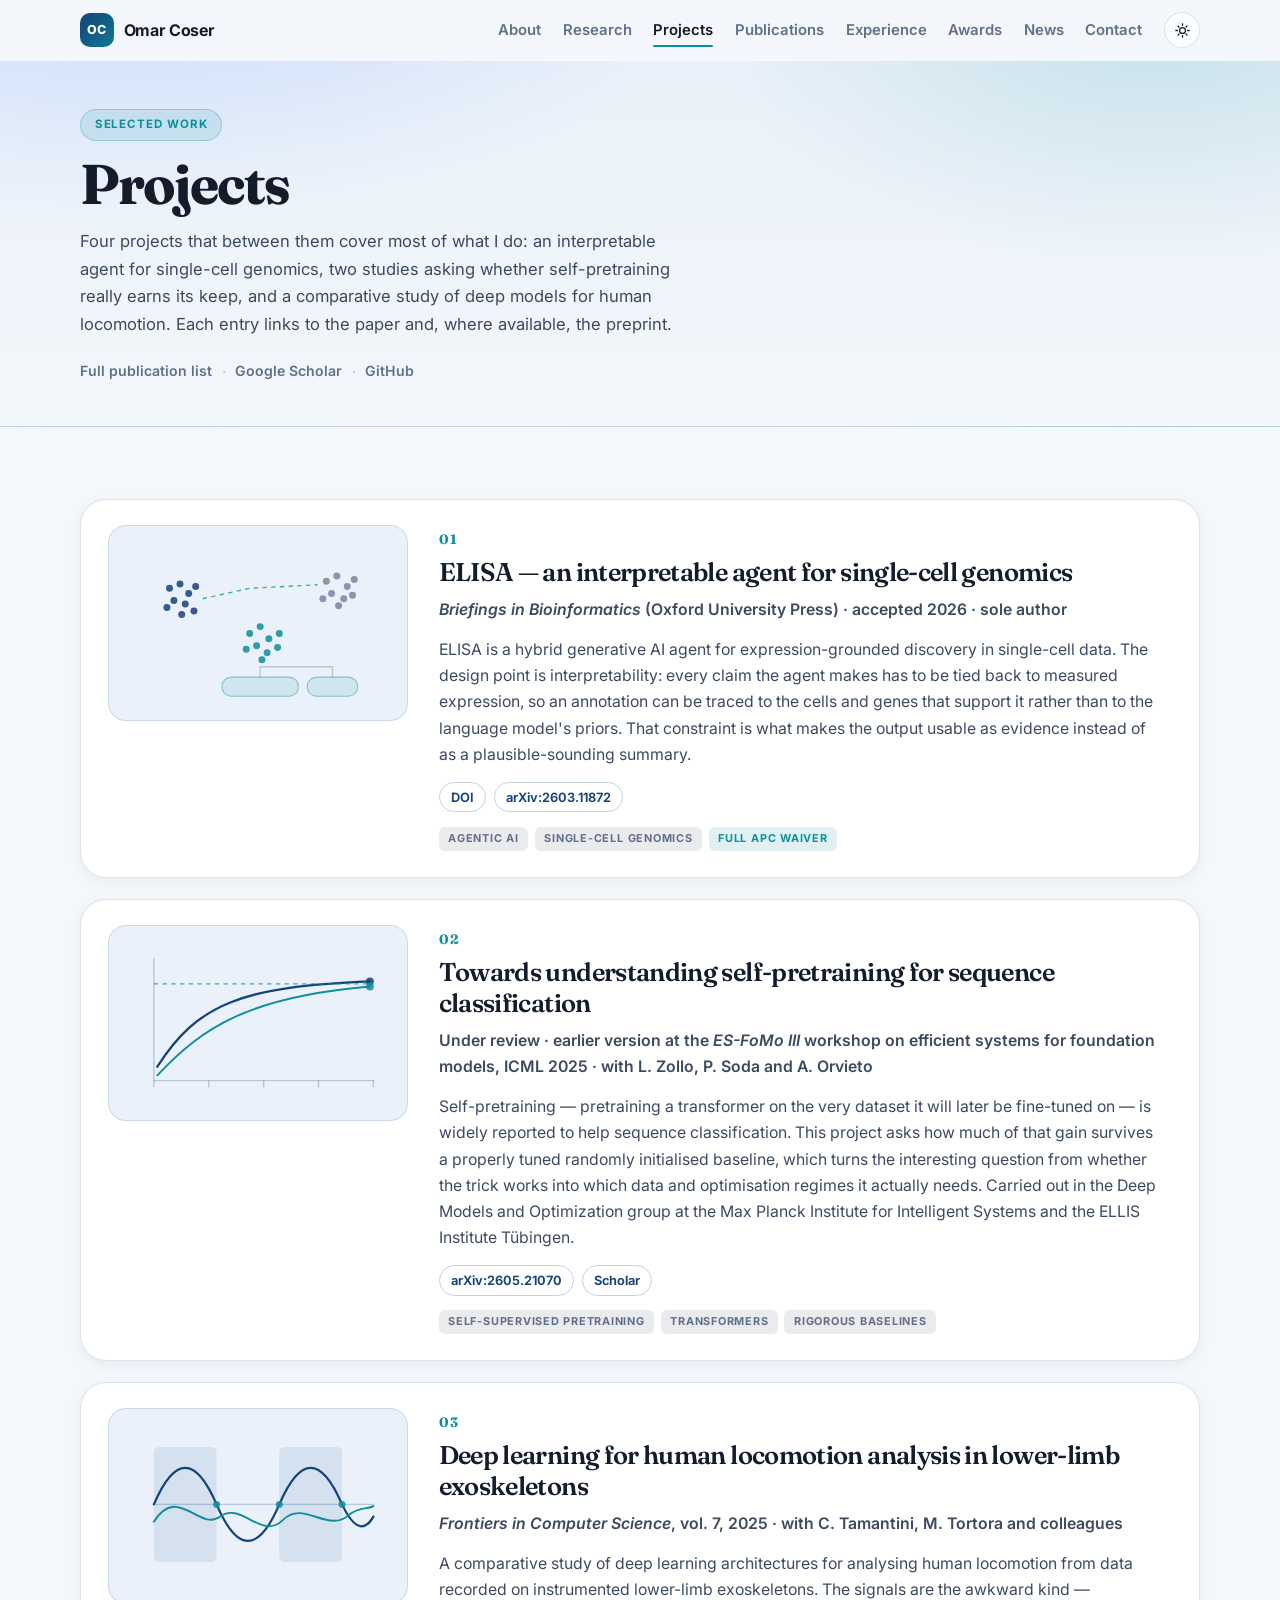
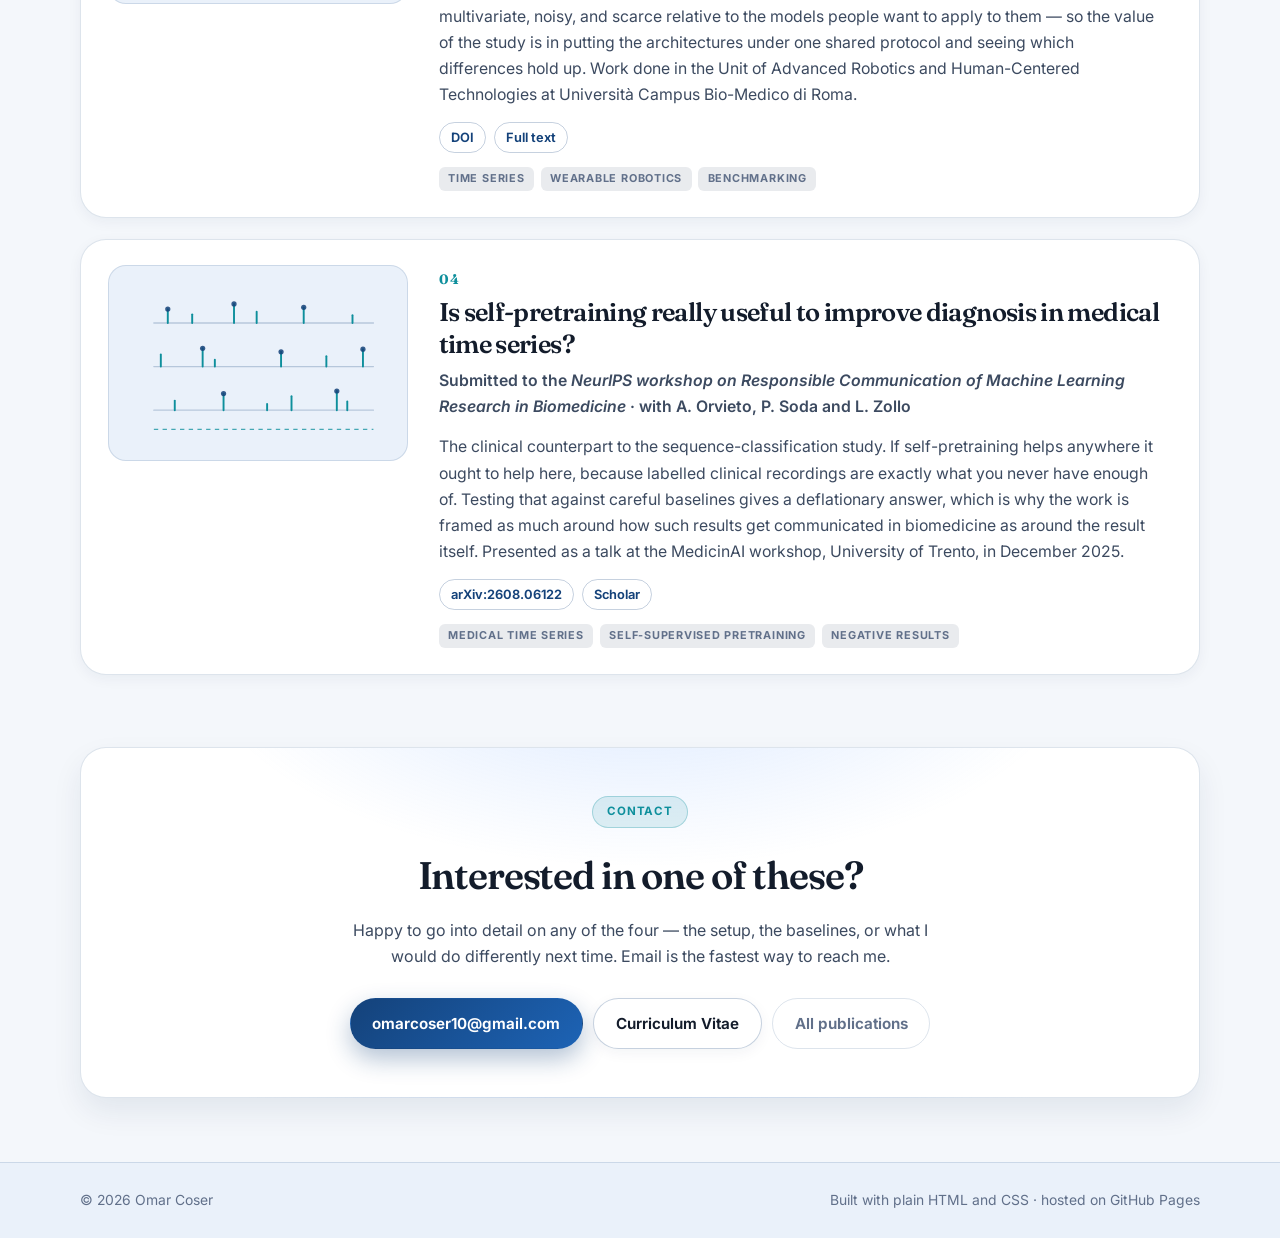
==== projects.html @ fea1245e "Add a Projects page linked from the top nav Four selected projects — ELISA, self-pretraining for seq" ====
<!DOCTYPE html>
<html lang="en">
<head>
  <meta charset="UTF-8">
  <meta name="viewport" content="width=device-width, initial-scale=1.0">
  <meta name="description" content="Research projects by Omar Coser — ELISA, an interpretable agent for single-cell genomics; self-pretraining for sequence classification; deep learning for locomotion analysis in lower-limb exoskeletons; self-pretraining for medical time series.">
  <meta name="author" content="Omar Coser">
  <meta name="keywords" content="Omar Coser, projects, ELISA, single-cell genomics, self-pretraining, transformers, time series, exoskeletons">
  <link rel="canonical" href="https://omaruno.github.io/projects.html">

  <meta property="og:type" content="website">
  <meta property="og:title" content="Projects | Omar Coser">
  <meta property="og:description" content="Research projects on agentic AI for biology, self-supervised pretraining and neural models for time series.">
  <meta property="og:url" content="https://omaruno.github.io/projects.html">
  <meta property="og:image" content="https://omaruno.github.io/assets/Omar2026.jpeg">
  <meta name="twitter:card" content="summary_large_image">

  <title>Projects | Omar Coser</title>

  <link rel="icon" href="data:image/svg+xml,<svg xmlns='http://www.w3.org/2000/svg' viewBox='0 0 100 100'><rect width='100' height='100' rx='22' fill='%23123d73'/><text y='.92em' x='50%25' text-anchor='middle' font-size='52' font-family='Segoe UI,sans-serif' font-weight='700' fill='white'>OC</text></svg>">
  <link rel="preconnect" href="https://fonts.googleapis.com">
  <link rel="preconnect" href="https://fonts.gstatic.com" crossorigin>
  <link href="https://fonts.googleapis.com/css2?family=Inter:wght@400;500;600;700;800&amp;family=Fraunces:opsz,wght@9..144,600;9..144,700&amp;display=swap" rel="stylesheet">
  <link rel="stylesheet" href="style.css">

  <script>
    // Applied before first paint so the saved theme renders without a flash.
    (function () {
      try {
        var saved = localStorage.getItem("theme");
        if (saved === "dark" || saved === "light") {
          document.documentElement.setAttribute("data-theme", saved);
        }
      } catch (e) { /* storage unavailable — fall back to prefers-color-scheme */ }
    })();
  </script>
</head>
<body>
  <a class="skip-link" href="#main">Skip to content</a>

  <header class="site-header" id="top">
    <nav class="nav-bar" aria-label="Main navigation">
      <div class="container nav">
        <a class="brand" href="index.html">
          <span class="brand-mark" aria-hidden="true">OC</span>
          <span class="brand-name">Omar Coser</span>
        </a>

        <button class="nav-toggle" type="button" aria-expanded="false" aria-controls="nav-links" aria-label="Open menu">
          <span class="bar"></span><span class="bar"></span><span class="bar"></span>
        </button>

        <div class="nav-links" id="nav-links">
          <a href="index.html#about">About</a>
          <a href="index.html#research">Research</a>
          <a class="active" href="projects.html" aria-current="page">Projects</a>
          <a href="index.html#publications">Publications</a>
          <a href="index.html#experience">Experience</a>
          <a href="index.html#awards">Awards</a>
          <a href="index.html#news">News</a>
          <a href="index.html#contact">Contact</a>
          <button class="theme-toggle" type="button" id="theme-toggle" aria-label="Switch colour theme" title="Switch colour theme">
            <svg class="icon-sun" viewBox="0 0 24 24" aria-hidden="true"><circle cx="12" cy="12" r="4.2"/><g stroke-linecap="round"><path d="M12 2.6v2.2"/><path d="M12 19.2v2.2"/><path d="M2.6 12H4.8"/><path d="M19.2 12h2.2"/><path d="M5.5 5.5 7 7"/><path d="M17 17l1.5 1.5"/><path d="M18.5 5.5 17 7"/><path d="M7 17l-1.5 1.5"/></g></svg>
            <svg class="icon-moon" viewBox="0 0 24 24" aria-hidden="true"><path d="M20.5 14.3A8.5 8.5 0 0 1 9.7 3.5a8.5 8.5 0 1 0 10.8 10.8Z"/></svg>
          </button>
        </div>
      </div>
    </nav>

    <div class="page-hero">
      <div class="container page-hero-inner">
        <span class="eyebrow">Selected work</span>
        <h1>Projects</h1>
        <p class="page-hero-lede">
          Four projects that between them cover most of what I do: an interpretable agent for single-cell
          genomics, two studies asking whether self-pretraining really earns its keep, and a comparative
          study of deep models for human locomotion. Each entry links to the paper and, where available,
          the preprint.
        </p>
        <p class="page-hero-meta">
          <a href="index.html#publications">Full publication list</a>
          <span aria-hidden="true">·</span>
          <a href="https://scholar.google.com/citations?user=3qxAnicAAAAJ&amp;hl=it" target="_blank" rel="noopener noreferrer">Google Scholar</a>
          <span aria-hidden="true">·</span>
          <a href="https://github.com/omaruno" target="_blank" rel="noopener noreferrer">GitHub</a>
        </p>
      </div>
    </div>
  </header>

  <main id="main">
    <section class="section">
      <ol class="project-list">

        <li class="project" id="elisa">
          <div class="project-figure" aria-hidden="true">
            <svg viewBox="0 0 320 200" preserveAspectRatio="xMidYMid meet" focusable="false">
              <g class="fig-dots-a">
                <circle cx="58" cy="60" r="4"/><circle cx="70" cy="55" r="4"/><circle cx="80" cy="66" r="4"/>
                <circle cx="63" cy="74" r="4"/><circle cx="76" cy="78" r="4"/><circle cx="88" cy="58" r="4"/>
                <circle cx="55" cy="82" r="4"/><circle cx="72" cy="90" r="4"/><circle cx="86" cy="86" r="4"/>
              </g>
              <g class="fig-dots-b">
                <circle cx="150" cy="112" r="4"/><circle cx="162" cy="104" r="4"/><circle cx="172" cy="118" r="4"/>
                <circle cx="158" cy="126" r="4"/><circle cx="170" cy="134" r="4"/><circle cx="184" cy="112" r="4"/>
                <circle cx="146" cy="130" r="4"/><circle cx="164" cy="142" r="4"/><circle cx="182" cy="128" r="4"/>
              </g>
              <g class="fig-dots-c">
                <circle cx="238" cy="52" r="4"/><circle cx="250" cy="46" r="4"/><circle cx="262" cy="58" r="4"/>
                <circle cx="244" cy="66" r="4"/><circle cx="258" cy="72" r="4"/><circle cx="270" cy="50" r="4"/>
                <circle cx="234" cy="72" r="4"/><circle cx="252" cy="80" r="4"/><circle cx="268" cy="68" r="4"/>
              </g>
              <path class="fig-line-dashed" d="M96 72 L150 60 L228 56"/>
              <rect class="fig-chip" x="118" y="162" width="88" height="22" rx="11"/>
              <rect class="fig-chip" x="216" y="162" width="58" height="22" rx="11"/>
              <path class="fig-line" d="M162 162 L162 150 L245 150 L245 162"/>
            </svg>
          </div>
          <div class="project-body">
            <span class="project-index" aria-hidden="true">01</span>
            <h2>ELISA — an interpretable agent for single-cell genomics</h2>
            <p class="project-meta"><em>Briefings in Bioinformatics</em> (Oxford University Press) · accepted 2026 · sole author</p>
            <p>
              ELISA is a hybrid generative AI agent for expression-grounded discovery in single-cell data.
              The design point is interpretability: every claim the agent makes has to be tied back to
              measured expression, so an annotation can be traced to the cells and genes that support it
              rather than to the language model's priors. That constraint is what makes the output usable
              as evidence instead of as a plausible-sounding summary.
            </p>
            <p class="links">
              <a href="https://doi.org/10.1093/bib/bbag501" target="_blank" rel="noopener noreferrer">DOI</a>
              <a href="https://arxiv.org/abs/2603.11872" target="_blank" rel="noopener noreferrer">arXiv:2603.11872</a>
            </p>
            <p class="tags"><span class="tag">Agentic AI</span><span class="tag">Single-cell genomics</span><span class="tag accent">Full APC waiver</span></p>
          </div>
        </li>

        <li class="project" id="self-pretraining">
          <div class="project-figure" aria-hidden="true">
            <svg viewBox="0 0 320 200" preserveAspectRatio="xMidYMid meet" focusable="false">
              <path class="fig-axis" d="M40 26 L40 166 L292 166"/>
              <path class="fig-curve-a" d="M44 150 C 90 78, 140 58, 288 52"/>
              <path class="fig-curve-b" d="M44 160 C 96 104, 150 70, 288 58"/>
              <path class="fig-line-dashed" d="M40 55 L288 55"/>
              <g class="fig-dots-a"><circle cx="288" cy="52" r="4.5"/></g>
              <g class="fig-dots-b"><circle cx="288" cy="58" r="4.5"/></g>
              <g class="fig-axis">
                <path d="M40 166 L40 173"/><path d="M103 166 L103 173"/>
                <path d="M166 166 L166 173"/><path d="M229 166 L229 173"/><path d="M292 166 L292 173"/>
              </g>
            </svg>
          </div>
          <div class="project-body">
            <span class="project-index" aria-hidden="true">02</span>
            <h2>Towards understanding self-pretraining for sequence classification</h2>
            <p class="project-meta">Under review · earlier version at the <em>ES-FoMo&nbsp;III</em> workshop on efficient systems for foundation models, ICML 2025 · with L. Zollo, P. Soda and A. Orvieto</p>
            <p>
              Self-pretraining — pretraining a transformer on the very dataset it will later be fine-tuned on —
              is widely reported to help sequence classification. This project asks how much of that gain
              survives a properly tuned randomly initialised baseline, which turns the interesting question
              from whether the trick works into which data and optimisation regimes it actually needs.
              Carried out in the Deep Models and Optimization group at the Max Planck Institute for
              Intelligent Systems and the ELLIS Institute Tübingen.
            </p>
            <p class="links">
              <a href="https://arxiv.org/abs/2605.21070" target="_blank" rel="noopener noreferrer">arXiv:2605.21070</a>
              <a href="https://scholar.google.com/citations?view_op=view_citation&amp;hl=it&amp;user=3qxAnicAAAAJ&amp;citation_for_view=3qxAnicAAAAJ:qjMakFHDy7sC" target="_blank" rel="noopener noreferrer">Scholar</a>
            </p>
            <p class="tags"><span class="tag">Self-supervised pretraining</span><span class="tag">Transformers</span><span class="tag">Rigorous baselines</span></p>
          </div>
        </li>

        <li class="project" id="locomotion">
          <div class="project-figure" aria-hidden="true">
            <svg viewBox="0 0 320 200" preserveAspectRatio="xMidYMid meet" focusable="false">
              <rect class="fig-band" x="40" y="32" width="72" height="132" rx="6"/>
              <rect class="fig-band" x="184" y="32" width="72" height="132" rx="6"/>
              <path class="fig-axis" d="M40 98 L292 98"/>
              <path class="fig-curve-a" d="M40 98 C 64 42, 88 42, 112 98 C 136 154, 160 154, 184 98 C 208 42, 232 42, 256 98 C 272 132, 284 126, 292 112"/>
              <path class="fig-curve-b" d="M40 118 C 68 74, 92 130, 116 112 C 140 94, 164 140, 188 116 C 212 92, 240 132, 264 110 C 276 100, 286 104, 292 100"/>
              <g class="fig-dots-b">
                <circle cx="112" cy="98" r="4"/><circle cx="184" cy="98" r="4"/><circle cx="256" cy="98" r="4"/>
              </g>
            </svg>
          </div>
          <div class="project-body">
            <span class="project-index" aria-hidden="true">03</span>
            <h2>Deep learning for human locomotion analysis in lower-limb exoskeletons</h2>
            <p class="project-meta"><em>Frontiers in Computer Science</em>, vol.&nbsp;7, 2025 · with C. Tamantini, M. Tortora and colleagues</p>
            <p>
              A comparative study of deep learning architectures for analysing human locomotion from data
              recorded on instrumented lower-limb exoskeletons. The signals are the awkward kind — multivariate,
              noisy, and scarce relative to the models people want to apply to them — so the value of the study
              is in putting the architectures under one shared protocol and seeing which differences hold up.
              Work done in the Unit of Advanced Robotics and Human-Centered Technologies at Università Campus
              Bio-Medico di Roma.
            </p>
            <p class="links">
              <a href="https://doi.org/10.3389/fcomp.2025.1597143" target="_blank" rel="noopener noreferrer">DOI</a>
              <a href="https://www.frontiersin.org/journals/computer-science/articles/10.3389/fcomp.2025.1597143/full" target="_blank" rel="noopener noreferrer">Full text</a>
            </p>
            <p class="tags"><span class="tag">Time series</span><span class="tag">Wearable robotics</span><span class="tag">Benchmarking</span></p>
          </div>
        </li>

        <li class="project" id="medical-time-series">
          <div class="project-figure" aria-hidden="true">
            <svg viewBox="0 0 320 200" preserveAspectRatio="xMidYMid meet" focusable="false">
              <path class="fig-axis" d="M40 54 L292 54 M40 104 L292 104 M40 154 L292 154"/>
              <g class="fig-curve-b">
                <path d="M56 54 v-16"/><path d="M84 54 v-10"/><path d="M132 54 v-22"/><path d="M158 54 v-13"/>
                <path d="M212 54 v-18"/><path d="M268 54 v-9"/>
                <path d="M48 104 v-14"/><path d="M96 104 v-21"/><path d="M110 104 v-8"/><path d="M186 104 v-17"/>
                <path d="M238 104 v-12"/><path d="M280 104 v-20"/>
                <path d="M64 154 v-11"/><path d="M120 154 v-19"/><path d="M170 154 v-7"/><path d="M198 154 v-16"/>
                <path d="M250 154 v-22"/><path d="M262 154 v-10"/>
              </g>
              <g class="fig-dots-a">
                <circle cx="56" cy="38" r="3"/><circle cx="132" cy="32" r="3"/><circle cx="212" cy="36" r="3"/>
                <circle cx="96" cy="83" r="3"/><circle cx="186" cy="87" r="3"/><circle cx="280" cy="84" r="3"/>
                <circle cx="120" cy="135" r="3"/><circle cx="250" cy="132" r="3"/>
              </g>
              <path class="fig-line-dashed" d="M40 176 L292 176"/>
            </svg>
          </div>
          <div class="project-body">
            <span class="project-index" aria-hidden="true">04</span>
            <h2>Is self-pretraining really useful to improve diagnosis in medical time series?</h2>
            <p class="project-meta">Submitted to the <em>NeurIPS workshop on Responsible Communication of Machine Learning Research in Biomedicine</em> · with A. Orvieto, P. Soda and L. Zollo</p>
            <p>
              The clinical counterpart to the sequence-classification study. If self-pretraining helps anywhere it
              ought to help here, because labelled clinical recordings are exactly what you never have enough of.
              Testing that against careful baselines gives a deflationary answer, which is why the work is framed
              as much around how such results get communicated in biomedicine as around the result itself.
              Presented as a talk at the MedicinAI workshop, University of Trento, in December 2025.
            </p>
            <p class="links">
              <a href="https://arxiv.org/abs/2608.06122" target="_blank" rel="noopener noreferrer">arXiv:2608.06122</a>
              <a href="https://scholar.google.com/citations?view_op=view_citation&amp;hl=it&amp;user=3qxAnicAAAAJ&amp;citation_for_view=3qxAnicAAAAJ:ufrVoPGSRksC" target="_blank" rel="noopener noreferrer">Scholar</a>
            </p>
            <p class="tags"><span class="tag">Medical time series</span><span class="tag">Self-supervised pretraining</span><span class="tag">Negative results</span></p>
          </div>
        </li>

      </ol>
    </section>

    <section class="section contact">
      <div class="contact-panel">
        <span class="pill">Contact</span>
        <h2>Interested in one of these?</h2>
        <p>
          Happy to go into detail on any of the four — the setup, the baselines, or what I would do differently
          next time. Email is the fastest way to reach me.
        </p>

        <div class="buttons">
          <a href="mailto:omarcoser10@gmail.com" class="btn primary">omarcoser10@gmail.com</a>
          <a href="assets/Omar_Coser_CV.pdf" class="btn secondary" target="_blank" rel="noopener noreferrer">Curriculum Vitae</a>
          <a href="index.html#publications" class="btn ghost">All publications</a>
        </div>
      </div>
    </section>
  </main>

  <footer>
    <div class="container footer-inner">
      <p>© <span id="year">2026</span> Omar Coser</p>
      <p class="muted">Built with plain HTML and CSS · hosted on GitHub Pages</p>
    </div>
  </footer>

  <script src="script.js"></script>
</body>
</html>
---- style.css ----
/* ---------------------------------------------------------------------------
   Omar Coser — personal site
   Palette is defined once on :root, then re-declared for dark mode so the
   explicit toggle and the system preference both work.
   --------------------------------------------------------------------------- */

:root {
  color-scheme: light;

  --bg: #f4f7fb;
  --bg-alt: #eaf1fa;
  --panel: #ffffff;
  --panel-soft: rgba(255, 255, 255, 0.72);
  --text: #131c2b;
  --text-soft: #3c4a60;
  --muted: #61708a;
  --primary: #14427a;
  --primary-bright: #1d63b5;
  --accent: #0e8f9c;
  --accent-soft: rgba(14, 143, 156, 0.12);
  --border: rgba(20, 66, 122, 0.14);
  --border-strong: rgba(20, 66, 122, 0.24);
  --shadow-sm: 0 4px 14px rgba(17, 40, 78, 0.05);
  --shadow-md: 0 14px 30px rgba(17, 40, 78, 0.08);
  --shadow-lg: 0 26px 60px rgba(17, 40, 78, 0.14);
  --hero-glow-a: rgba(93, 155, 255, 0.24);
  --hero-glow-b: rgba(14, 143, 156, 0.16);

  --font-sans: "Inter", "Segoe UI", -apple-system, BlinkMacSystemFont, Roboto, Helvetica, Arial, sans-serif;
  --font-display: "Fraunces", Georgia, "Times New Roman", serif;
  --radius: 18px;
  --radius-lg: 26px;
  --maxw: 1120px;
}

@media (prefers-color-scheme: dark) {
  :root:not([data-theme="light"]) {
    color-scheme: dark;

    --bg: #0b1220;
    --bg-alt: #0f1828;
    --panel: #131d2e;
    --panel-soft: rgba(19, 29, 46, 0.72);
    --text: #eaf0f9;
    --text-soft: #c2cede;
    --muted: #93a3bb;
    --primary: #7fb4f5;
    --primary-bright: #9cc7fd;
    --accent: #4fd0dc;
    --accent-soft: rgba(79, 208, 220, 0.14);
    --border: rgba(154, 186, 227, 0.16);
    --border-strong: rgba(154, 186, 227, 0.3);
    --shadow-sm: 0 4px 14px rgba(0, 0, 0, 0.3);
    --shadow-md: 0 14px 30px rgba(0, 0, 0, 0.38);
    --shadow-lg: 0 26px 60px rgba(0, 0, 0, 0.5);
    --hero-glow-a: rgba(58, 106, 184, 0.3);
    --hero-glow-b: rgba(16, 122, 133, 0.24);
  }
}

:root[data-theme="dark"] {
  color-scheme: dark;

  --bg: #0b1220;
  --bg-alt: #0f1828;
  --panel: #131d2e;
  --panel-soft: rgba(19, 29, 46, 0.72);
  --text: #eaf0f9;
  --text-soft: #c2cede;
  --muted: #93a3bb;
  --primary: #7fb4f5;
  --primary-bright: #9cc7fd;
  --accent: #4fd0dc;
  --accent-soft: rgba(79, 208, 220, 0.14);
  --border: rgba(154, 186, 227, 0.16);
  --border-strong: rgba(154, 186, 227, 0.3);
  --shadow-sm: 0 4px 14px rgba(0, 0, 0, 0.3);
  --shadow-md: 0 14px 30px rgba(0, 0, 0, 0.38);
  --shadow-lg: 0 26px 60px rgba(0, 0, 0, 0.5);
  --hero-glow-a: rgba(58, 106, 184, 0.3);
  --hero-glow-b: rgba(16, 122, 133, 0.24);
}

* { box-sizing: border-box; }

html {
  scroll-behavior: smooth;
  scroll-padding-top: 88px;
}

body {
  margin: 0;
  font-family: var(--font-sans);
  font-size: 16px;
  line-height: 1.65;
  background: var(--bg);
  color: var(--text);
  -webkit-font-smoothing: antialiased;
}

img { max-width: 100%; display: block; }

a {
  color: var(--primary);
  text-decoration: none;
  transition: color 0.18s ease;
}

a:hover { color: var(--primary-bright); }

:focus-visible {
  outline: 2px solid var(--accent);
  outline-offset: 3px;
  border-radius: 6px;
}

.container {
  width: min(var(--maxw), calc(100% - 2.5rem));
  margin-inline: auto;
}

.muted { color: var(--muted); }

.skip-link {
  position: absolute;
  left: -9999px;
  top: 0;
  z-index: 100;
  background: var(--primary);
  color: #fff;
  padding: 0.7rem 1.1rem;
  border-radius: 0 0 12px 0;
  font-weight: 600;
}

.skip-link:focus {
  left: 0;
  color: #fff;
}

/* ----------------------------------------------------------- navigation --- */

.nav-bar {
  position: sticky;
  top: 0;
  z-index: 50;
  background: color-mix(in srgb, var(--bg) 86%, transparent);
  backdrop-filter: saturate(160%) blur(12px);
  border-bottom: 1px solid transparent;
  transition: border-color 0.2s ease, box-shadow 0.2s ease;
}

.nav-bar.is-stuck {
  border-bottom-color: var(--border);
  box-shadow: var(--shadow-sm);
}

.nav {
  display: flex;
  align-items: center;
  justify-content: space-between;
  gap: 1rem;
  padding: 0.75rem 0;
}

.brand {
  display: inline-flex;
  align-items: center;
  gap: 0.6rem;
  font-weight: 700;
  color: var(--text);
  letter-spacing: -0.01em;
}

.brand-mark {
  display: grid;
  place-items: center;
  width: 34px;
  height: 34px;
  border-radius: 10px;
  background: linear-gradient(135deg, var(--primary) 0%, var(--accent) 140%);
  color: #fff;
  font-size: 0.78rem;
  font-weight: 800;
  letter-spacing: 0.02em;
}

:root[data-theme="dark"] .brand-mark,
.brand-mark { color: #fff; }

.nav-links {
  display: flex;
  align-items: center;
  gap: 1.35rem;
}

.nav-links > a {
  position: relative;
  color: var(--muted);
  font-size: 0.93rem;
  font-weight: 600;
  padding: 0.2rem 0;
}

.nav-links > a::after {
  content: "";
  position: absolute;
  left: 0;
  right: 100%;
  bottom: -2px;
  height: 2px;
  border-radius: 2px;
  background: var(--accent);
  transition: right 0.22s ease;
}

.nav-links > a:hover,
.nav-links > a.active { color: var(--text); }

.nav-links > a:hover::after,
.nav-links > a.active::after { right: 0; }

.theme-toggle {
  display: grid;
  place-items: center;
  width: 36px;
  height: 36px;
  border-radius: 50%;
  border: 1px solid var(--border);
  background: var(--panel-soft);
  color: var(--text);
  cursor: pointer;
  transition: border-color 0.18s ease, transform 0.18s ease;
}

.theme-toggle:hover {
  border-color: var(--border-strong);
  transform: rotate(-12deg);
}

.theme-toggle svg {
  width: 17px;
  height: 17px;
  fill: none;
  stroke: currentColor;
  stroke-width: 1.8;
}

.theme-toggle .icon-moon { display: none; }

:root[data-theme="dark"] .theme-toggle .icon-sun { display: none; }
:root[data-theme="dark"] .theme-toggle .icon-moon { display: block; }

@media (prefers-color-scheme: dark) {
  :root:not([data-theme="light"]) .theme-toggle .icon-sun { display: none; }
  :root:not([data-theme="light"]) .theme-toggle .icon-moon { display: block; }
}

.nav-toggle {
  display: none;
  flex-direction: column;
  justify-content: center;
  gap: 5px;
  width: 42px;
  height: 38px;
  padding: 0 9px;
  border: 1px solid var(--border);
  border-radius: 11px;
  background: var(--panel-soft);
  cursor: pointer;
}

.nav-toggle .bar {
  display: block;
  height: 2px;
  border-radius: 2px;
  background: var(--text);
  transition: transform 0.22s ease, opacity 0.18s ease;
}

.nav-toggle[aria-expanded="true"] .bar:nth-child(1) { transform: translateY(7px) rotate(45deg); }
.nav-toggle[aria-expanded="true"] .bar:nth-child(2) { opacity: 0; }
.nav-toggle[aria-expanded="true"] .bar:nth-child(3) { transform: translateY(-7px) rotate(-45deg); }

/* ----------------------------------------------------------------- hero --- */

.hero-wrap {
  position: relative;
  overflow: hidden;
  padding-bottom: 3rem;
  background:
    radial-gradient(60rem 30rem at 12% -10%, var(--hero-glow-a), transparent 65%),
    radial-gradient(48rem 28rem at 92% 8%, var(--hero-glow-b), transparent 62%),
    linear-gradient(180deg, var(--bg-alt) 0%, var(--bg) 100%);
  border-bottom: 1px solid var(--border);
}

.hero {
  display: grid;
  grid-template-columns: minmax(0, 1.25fr) minmax(0, 0.75fr);
  align-items: center;
  gap: 3rem;
  padding: 3.5rem 0 2.5rem;
}

.eyebrow,
.pill {
  display: inline-flex;
  align-items: center;
  border-radius: 999px;
  padding: 0.34rem 0.85rem;
  font-size: 0.72rem;
  font-weight: 700;
  letter-spacing: 0.08em;
  text-transform: uppercase;
  background: var(--accent-soft);
  color: var(--accent);
  border: 1px solid color-mix(in srgb, var(--accent) 28%, transparent);
}

.hero h1 {
  font-family: var(--font-display);
  margin: 1rem 0 0.3rem;
  font-size: clamp(2.9rem, 6vw, 4.6rem);
  line-height: 1.02;
  letter-spacing: -0.035em;
  font-weight: 700;
}

.hero-role {
  margin: 0;
  font-size: clamp(1.1rem, 2vw, 1.5rem);
  font-weight: 600;
  color: var(--primary);
}

.hero-lede {
  max-width: 56ch;
  margin: 1.2rem 0 0;
  font-size: 1.06rem;
  color: var(--text-soft);
}

.hero-actions {
  display: flex;
  flex-wrap: wrap;
  gap: 0.75rem;
  margin-top: 1.8rem;
}

.btn {
  display: inline-flex;
  align-items: center;
  justify-content: center;
  border-radius: 999px;
  padding: 0.75rem 1.35rem;
  font-size: 0.95rem;
  font-weight: 650;
  border: 1px solid transparent;
  transition: transform 0.18s ease, box-shadow 0.18s ease, background 0.18s ease, border-color 0.18s ease;
}

.btn:hover { transform: translateY(-2px); }

.btn.primary {
  background: linear-gradient(135deg, var(--primary) 0%, var(--primary-bright) 100%);
  color: #fff;
  box-shadow: 0 10px 24px color-mix(in srgb, var(--primary) 32%, transparent);
}

.btn.primary:hover { color: #fff; }

.btn.secondary {
  background: var(--panel);
  border-color: var(--border-strong);
  color: var(--text);
  box-shadow: var(--shadow-sm);
}

.btn.ghost {
  background: transparent;
  border-color: var(--border);
  color: var(--muted);
}

.btn.ghost:hover {
  color: var(--text);
  border-color: var(--border-strong);
}

.social-row {
  display: flex;
  flex-wrap: wrap;
  gap: 0.35rem 1.4rem;
  list-style: none;
  margin: 1.7rem 0 0;
  padding: 0;
}

.social-row a {
  font-size: 0.88rem;
  font-weight: 600;
  color: var(--muted);
  border-bottom: 1px solid transparent;
  padding-bottom: 1px;
}

.social-row a:hover {
  color: var(--text);
  border-bottom-color: var(--accent);
}

.hero-visual {
  display: grid;
  gap: 1rem;
  justify-items: center;
}

.portrait {
  margin: 0;
  position: relative;
  width: min(100%, 113px);
}

.portrait::before {
  content: "";
  position: absolute;
  inset: 6px -6px -6px 6px;
  border-radius: var(--radius);
  border: 1px solid var(--accent);
  opacity: 0.4;
}

.portrait img {
  position: relative;
  width: 100%;
  height: auto;          /* keep the photo's natural 3:4 ratio — never crop it */
  border-radius: var(--radius);
  border: 1px solid var(--border);
  box-shadow: var(--shadow-lg);
}

.mini-stats {
  list-style: none;
  display: grid;
  grid-template-columns: repeat(2, minmax(0, 1fr));
  gap: 0.6rem;
  padding: 0;
  margin: 0.8rem 0 0;
  width: min(100%, 340px);
}

.mini-stats li {
  background: var(--panel-soft);
  border: 1px solid var(--border);
  border-radius: 14px;
  padding: 0.6rem 0.8rem;
}

.mini-stats strong {
  display: block;
  font-size: 0.66rem;
  letter-spacing: 0.08em;
  text-transform: uppercase;
  color: var(--muted);
  font-weight: 700;
}

.mini-stats span {
  display: block;
  font-size: 0.88rem;
  font-weight: 650;
  color: var(--text);
}

.availability {
  display: flex;
  align-items: flex-start;
  gap: 0.8rem;
  padding: 0.9rem 1.2rem;
  border-radius: var(--radius);
  background: var(--accent-soft);
  border: 1px solid color-mix(in srgb, var(--accent) 30%, transparent);
}

.availability p {
  margin: 0;
  font-size: 0.95rem;
  color: var(--text-soft);
}

.availability strong { color: var(--text); }

.dot {
  flex: none;
  margin-top: 0.55rem;
  width: 9px;
  height: 9px;
  border-radius: 50%;
  background: var(--accent);
  box-shadow: 0 0 0 0 color-mix(in srgb, var(--accent) 60%, transparent);
  animation: pulse 2.4s ease-out infinite;
}

@keyframes pulse {
  70% { box-shadow: 0 0 0 9px transparent; }
  100% { box-shadow: 0 0 0 0 transparent; }
}

/* -------------------------------------------------------------- sections --- */

.section {
  width: min(var(--maxw), calc(100% - 2.5rem));
  margin: 4.5rem auto;
  scroll-margin-top: 90px;
}

.section-heading {
  display: flex;
  align-items: center;
  flex-wrap: wrap;
  gap: 0.9rem;
  margin-bottom: 1.5rem;
}

.section-heading h2 {
  font-family: var(--font-display);
  margin: 0;
  font-size: clamp(1.75rem, 3vw, 2.4rem);
  letter-spacing: -0.03em;
  font-weight: 600;
}

.section-intro {
  margin: -0.6rem 0 1.6rem;
  color: var(--muted);
  font-size: 0.95rem;
}

.sub {
  font-size: 0.78rem;
  font-weight: 700;
  letter-spacing: 0.1em;
  text-transform: uppercase;
  color: var(--muted);
  margin: 0 0 1rem;
}

/* ------------------------------------------------------------------ about --- */

.about-grid {
  display: grid;
  grid-template-columns: minmax(0, 1.1fr) minmax(0, 0.9fr);
  gap: 2.5rem;
  align-items: start;
}

.about-text p {
  margin: 0 0 1.05rem;
  color: var(--text-soft);
  font-size: 1.02rem;
}

.about-text p:last-child { margin-bottom: 0; }
.about-text strong { color: var(--text); }

.about-facts {
  list-style: none;
  display: grid;
  gap: 0.75rem;
  margin: 0;
  padding: 0;
}

.about-facts li {
  display: flex;
  gap: 0.85rem;
  background: var(--panel-soft);
  border: 1px solid var(--border);
  border-radius: var(--radius);
  padding: 0.95rem 1.1rem;
  box-shadow: var(--shadow-sm);
}

.about-facts .icon {
  font-size: 1.15rem;
  line-height: 1.5;
}

.about-facts strong {
  display: block;
  font-size: 0.93rem;
  color: var(--text);
}

.about-facts p {
  margin: 0.15rem 0 0;
  font-size: 0.9rem;
  color: var(--muted);
}

/* ------------------------------------------------------------------ cards --- */

.card-grid {
  display: grid;
  grid-template-columns: repeat(auto-fit, minmax(240px, 1fr));
  gap: 1.1rem;
}

.card {
  position: relative;
  background: var(--panel);
  border: 1px solid var(--border);
  border-radius: var(--radius);
  padding: 1.5rem 1.3rem 1.3rem;
  box-shadow: var(--shadow-sm);
  transition: transform 0.2s ease, box-shadow 0.2s ease, border-color 0.2s ease;
}

.card:hover {
  transform: translateY(-4px);
  box-shadow: var(--shadow-md);
  border-color: var(--border-strong);
}

.card-index {
  font-family: var(--font-display);
  font-size: 0.85rem;
  font-weight: 700;
  letter-spacing: 0.08em;
  color: var(--accent);
}

.card h3 {
  margin: 0.35rem 0 0.6rem;
  font-size: 1.1rem;
  letter-spacing: -0.015em;
}

.card p {
  margin: 0;
  color: var(--muted);
  font-size: 0.93rem;
}

/* ----------------------------------------------------------- publications --- */

.publication-list {
  list-style: none;
  counter-reset: none;
  display: grid;
  gap: 0.9rem;
  margin: 0;
  padding: 0;
}

.publication {
  display: grid;
  grid-template-columns: 74px minmax(0, 1fr);
  gap: 1.2rem;
  background: var(--panel);
  border: 1px solid var(--border);
  border-radius: var(--radius);
  padding: 1.25rem 1.35rem;
  box-shadow: var(--shadow-sm);
  transition: border-color 0.2s ease, box-shadow 0.2s ease;
}

.publication:hover {
  border-color: var(--border-strong);
  box-shadow: var(--shadow-md);
}

.pub-year {
  font-family: var(--font-display);
  font-size: 1.05rem;
  font-weight: 700;
  color: var(--accent);
  padding-top: 0.05rem;
}

.pub-body h3 {
  margin: 0 0 0.45rem;
  font-size: 1.04rem;
  line-height: 1.4;
  letter-spacing: -0.012em;
  color: var(--text);
}

.authors,
.venue {
  margin: 0 0 0.3rem;
  font-size: 0.9rem;
  color: var(--muted);
}

.authors .me {
  color: var(--text);
  font-weight: 700;
}

.links {
  display: flex;
  flex-wrap: wrap;
  gap: 0.5rem;
  margin: 0.6rem 0 0;
}

.links a {
  font-size: 0.8rem;
  font-weight: 650;
  padding: 0.22rem 0.7rem;
  border-radius: 999px;
  border: 1px solid var(--border-strong);
  color: var(--primary);
}

.links a:hover {
  background: var(--accent-soft);
  border-color: var(--accent);
}

.tags {
  display: flex;
  flex-wrap: wrap;
  gap: 0.4rem;
  margin: 0.65rem 0 0;
}

.tag {
  font-size: 0.68rem;
  font-weight: 700;
  letter-spacing: 0.07em;
  text-transform: uppercase;
  padding: 0.2rem 0.6rem;
  border-radius: 6px;
  background: color-mix(in srgb, var(--muted) 14%, transparent);
  color: var(--muted);
}

.tag.accent {
  background: var(--accent-soft);
  color: var(--accent);
}

/* -------------------------------------------------------------- timeline --- */

.timeline {
  list-style: none;
  margin: 0;
  padding: 0 0 0 1.6rem;
  position: relative;
  display: grid;
  gap: 1.8rem;
}

.timeline::before {
  content: "";
  position: absolute;
  left: 5px;
  top: 8px;
  bottom: 8px;
  width: 2px;
  border-radius: 2px;
  background: linear-gradient(180deg, var(--accent), var(--border));
}

.timeline > li { position: relative; }

.timeline > li::before {
  content: "";
  position: absolute;
  left: -1.6rem;
  top: 8px;
  width: 12px;
  height: 12px;
  border-radius: 50%;
  background: var(--bg);
  border: 2px solid var(--accent);
}

.tl-date {
  font-size: 0.78rem;
  font-weight: 700;
  letter-spacing: 0.07em;
  text-transform: uppercase;
  color: var(--accent);
}

.tl-body h3 {
  margin: 0.25rem 0 0.15rem;
  font-size: 1.08rem;
  letter-spacing: -0.015em;
}

.org {
  margin: 0 0 0.5rem;
  font-size: 0.9rem;
  font-weight: 600;
  color: var(--primary);
}

.tl-body > p:last-child {
  margin: 0;
  color: var(--muted);
  font-size: 0.95rem;
  max-width: 70ch;
}

/* ------------------------------------------------------------- education --- */

.edu-grid {
  display: grid;
  grid-template-columns: repeat(auto-fit, minmax(260px, 1fr));
  gap: 1.1rem;
}

.edu-card {
  background: var(--panel);
  border: 1px solid var(--border);
  border-radius: var(--radius);
  padding: 1.35rem 1.3rem;
  box-shadow: var(--shadow-sm);
}

.edu-date {
  font-size: 0.75rem;
  font-weight: 700;
  letter-spacing: 0.08em;
  text-transform: uppercase;
  color: var(--accent);
}

.edu-card h3 {
  margin: 0.4rem 0 0.2rem;
  font-size: 1.06rem;
  letter-spacing: -0.015em;
}

.edu-card > p:last-child {
  margin: 0;
  font-size: 0.92rem;
  color: var(--muted);
}

/* ------------------------------------------------------ awards / service --- */

.two-col {
  display: grid;
  grid-template-columns: repeat(auto-fit, minmax(300px, 1fr));
  gap: 2rem;
}

.plain-list {
  list-style: none;
  margin: 0;
  padding: 0;
  display: grid;
  gap: 0.75rem;
}

.plain-list li {
  display: grid;
  grid-template-columns: 82px minmax(0, 1fr);
  gap: 0.9rem;
  align-items: start;
  background: var(--panel-soft);
  border: 1px solid var(--border);
  border-radius: 14px;
  padding: 0.85rem 1rem;
}

.when {
  font-size: 0.74rem;
  font-weight: 700;
  letter-spacing: 0.06em;
  text-transform: uppercase;
  color: var(--accent);
  padding-top: 0.25rem;
}

.plain-list p {
  margin: 0;
  font-size: 0.93rem;
  color: var(--muted);
}

.plain-list strong { color: var(--text); }

/* ----------------------------------------------------------------- skills --- */

.skills-grid {
  display: grid;
  grid-template-columns: repeat(auto-fit, minmax(250px, 1fr));
  gap: 1.1rem;
}

.skill-block {
  background: var(--panel);
  border: 1px solid var(--border);
  border-radius: var(--radius);
  padding: 1.25rem 1.2rem;
  box-shadow: var(--shadow-sm);
}

.skill-block h3 {
  margin: 0 0 0.85rem;
  font-size: 0.78rem;
  font-weight: 700;
  letter-spacing: 0.1em;
  text-transform: uppercase;
  color: var(--muted);
}

.chips {
  list-style: none;
  display: flex;
  flex-wrap: wrap;
  gap: 0.4rem;
  margin: 0;
  padding: 0;
}

.chips li {
  font-size: 0.83rem;
  font-weight: 550;
  padding: 0.28rem 0.7rem;
  border-radius: 999px;
  border: 1px solid var(--border);
  background: var(--bg-alt);
  color: var(--text-soft);
}

/* ------------------------------------------------------------------- news --- */

.news-list {
  list-style: none;
  margin: 0;
  padding: 0;
  display: grid;
  gap: 0.6rem;
}

.news-list li {
  display: grid;
  grid-template-columns: 110px minmax(0, 1fr);
  gap: 1rem;
  align-items: start;
  border-bottom: 1px dashed var(--border);
  padding: 0.75rem 0.2rem;
}

.news-list li:last-child { border-bottom: none; }

.news-list span {
  font-size: 0.78rem;
  font-weight: 700;
  letter-spacing: 0.06em;
  text-transform: uppercase;
  color: var(--accent);
  padding-top: 0.2rem;
}

.news-list p {
  margin: 0;
  font-size: 0.95rem;
  color: var(--text-soft);
}

/* ---------------------------------------------------------------- contact --- */

.contact { margin-bottom: 4rem; }

.contact-panel {
  text-align: center;
  background:
    radial-gradient(40rem 20rem at 50% -30%, var(--hero-glow-a), transparent 70%),
    var(--panel);
  border: 1px solid var(--border);
  border-radius: var(--radius-lg);
  padding: 3rem 1.6rem;
  box-shadow: var(--shadow-md);
}

.contact-panel h2 {
  font-family: var(--font-display);
  margin: 1rem 0 0.6rem;
  font-size: clamp(1.8rem, 3vw, 2.4rem);
  letter-spacing: -0.03em;
  font-weight: 600;
}

.contact-panel > p {
  max-width: 58ch;
  margin: 0 auto;
  color: var(--text-soft);
}

.buttons {
  margin-top: 1.8rem;
  display: flex;
  flex-wrap: wrap;
  justify-content: center;
  gap: 0.65rem;
}

/* ----------------------------------------------------------------- footer --- */

footer {
  border-top: 1px solid var(--border);
  background: var(--bg-alt);
  padding: 1.6rem 0;
}

.footer-inner {
  display: flex;
  flex-wrap: wrap;
  justify-content: space-between;
  gap: 0.4rem;
  font-size: 0.87rem;
  color: var(--muted);
}

.footer-inner p { margin: 0; }


/* ------------------------------------------------- subpage hero (projects) --- */

.page-hero {
  position: relative;
  overflow: hidden;
  background:
    radial-gradient(56rem 26rem at 10% -30%, var(--hero-glow-a), transparent 65%),
    radial-gradient(44rem 24rem at 90% -10%, var(--hero-glow-b), transparent 62%),
    linear-gradient(180deg, var(--bg-alt) 0%, var(--bg) 100%);
  border-bottom: 1px solid var(--border);
}

.page-hero-inner {
  padding: 3rem 0 2.6rem;
}

.page-hero h1 {
  font-family: var(--font-display);
  margin: 0.9rem 0 0;
  font-size: clamp(2.3rem, 5vw, 3.5rem);
  line-height: 1.05;
  letter-spacing: -0.035em;
  font-weight: 700;
}

.page-hero-lede {
  max-width: 62ch;
  margin: 0.9rem 0 0;
  font-size: 1.04rem;
  color: var(--text-soft);
}

.page-hero-meta {
  display: flex;
  flex-wrap: wrap;
  gap: 0.6rem;
  align-items: center;
  margin: 1.3rem 0 0;
  font-size: 0.88rem;
  font-weight: 600;
}

.page-hero-meta a {
  color: var(--muted);
  border-bottom: 1px solid transparent;
  padding-bottom: 1px;
}

.page-hero-meta a:hover {
  color: var(--text);
  border-bottom-color: var(--accent);
}

.page-hero-meta span { color: var(--border-strong); }

/* --------------------------------------------------------------- projects --- */

.project-list {
  list-style: none;
  display: grid;
  gap: 1.3rem;
  margin: 0;
  padding: 0;
}

.project {
  display: grid;
  grid-template-columns: minmax(0, 300px) minmax(0, 1fr);
  gap: 1.9rem;
  align-items: start;
  background: var(--panel);
  border: 1px solid var(--border);
  border-radius: var(--radius-lg);
  padding: 1.6rem 1.7rem;
  box-shadow: var(--shadow-sm);
  scroll-margin-top: 96px;
  transition: transform 0.2s ease, box-shadow 0.2s ease, border-color 0.2s ease;
}

.project:hover {
  transform: translateY(-3px);
  border-color: var(--border-strong);
  box-shadow: var(--shadow-md);
}

.project-figure {
  border: 1px solid var(--border);
  border-radius: var(--radius);
  background: var(--bg-alt);
  padding: 0.6rem;
  overflow: hidden;
}

.project-figure svg {
  display: block;
  width: 100%;
  height: auto;
}

/* Shared vocabulary for the small schematic figures next to each project. */
.fig-dots-a circle { fill: var(--primary); opacity: 0.85; }
.fig-dots-b circle { fill: var(--accent); opacity: 0.85; }
.fig-dots-c circle { fill: var(--muted); opacity: 0.7; }

.fig-axis {
  fill: none;
  stroke: var(--border-strong);
  stroke-width: 1.6;
  stroke-linecap: round;
}

.fig-curve-a {
  fill: none;
  stroke: var(--primary);
  stroke-width: 2.6;
  stroke-linecap: round;
}

.fig-curve-b {
  fill: none;
  stroke: var(--accent);
  stroke-width: 2.2;
  stroke-linecap: round;
}

.fig-line {
  fill: none;
  stroke: var(--border-strong);
  stroke-width: 1.6;
}

.fig-line-dashed {
  fill: none;
  stroke: var(--accent);
  stroke-width: 1.6;
  stroke-dasharray: 5 5;
  opacity: 0.75;
}

.fig-chip {
  fill: var(--accent-soft);
  stroke: color-mix(in srgb, var(--accent) 45%, transparent);
  stroke-width: 1.2;
}

.fig-band {
  fill: color-mix(in srgb, var(--primary) 9%, transparent);
  stroke: none;
}

.project-index {
  font-family: var(--font-display);
  font-size: 0.85rem;
  font-weight: 700;
  letter-spacing: 0.08em;
  color: var(--accent);
}

.project-body h2 {
  font-family: var(--font-display);
  margin: 0.35rem 0 0.5rem;
  font-size: clamp(1.25rem, 2.2vw, 1.6rem);
  line-height: 1.22;
  letter-spacing: -0.025em;
  font-weight: 600;
}

.project-meta {
  margin: 0 0 0.85rem;
  font-size: 0.88rem;
  font-weight: 600;
  color: var(--primary);
}

.project-body > p {
  margin: 0 0 0.9rem;
  max-width: 72ch;
  color: var(--text-soft);
  font-size: 0.99rem;
}

.project-body > p:last-child { margin-bottom: 0; }

@media (max-width: 860px) {
  .project {
    grid-template-columns: 1fr;
    gap: 1.2rem;
    padding: 1.3rem 1.2rem;
  }

  .project-figure { max-width: 420px; }
}
/* ------------------------------------------------------------ responsive --- */

@media (max-width: 960px) {
  .hero {
    grid-template-columns: 1fr;
    gap: 2.2rem;
    padding-top: 2.5rem;
  }

  .hero-visual { order: -1; justify-items: start; }
  .portrait { width: min(100%, 100px); }
  .portrait::before { inset: 5px -5px -5px 5px; }
  .mini-stats { width: 100%; grid-template-columns: repeat(auto-fit, minmax(140px, 1fr)); }

  .about-grid { grid-template-columns: 1fr; gap: 1.8rem; }
}

@media (max-width: 760px) {
  html { scroll-padding-top: 76px; }

  .nav-toggle { display: flex; }

  .nav-links {
    display: none;
    position: absolute;
    left: 1.25rem;
    right: 1.25rem;
    top: calc(100% + 0.4rem);
    flex-direction: column;
    align-items: stretch;
    gap: 0.15rem;
    padding: 0.7rem;
    background: var(--panel);
    border: 1px solid var(--border);
    border-radius: var(--radius);
    box-shadow: var(--shadow-lg);
  }

  .nav-links.open { display: flex; }

  .nav { position: relative; }

  .nav-links > a {
    padding: 0.6rem 0.7rem;
    border-radius: 10px;
    font-size: 1rem;
  }

  .nav-links > a:hover { background: var(--bg-alt); }
  .nav-links > a::after { display: none; }

  .theme-toggle { margin: 0.4rem 0.7rem 0.2rem; }

  .publication { grid-template-columns: 1fr; gap: 0.35rem; }
  .pub-year { font-size: 0.85rem; letter-spacing: 0.06em; }

  .news-list li,
  .plain-list li { grid-template-columns: 1fr; gap: 0.25rem; }

  .when, .news-list span { padding-top: 0; }

  .contact-panel { padding: 2.2rem 1.2rem; }
  .footer-inner { justify-content: center; text-align: center; }
}

@media (prefers-reduced-motion: reduce) {
  html { scroll-behavior: auto; }
  *, *::before, *::after {
    animation-duration: 0.01ms !important;
    animation-iteration-count: 1 !important;
    transition-duration: 0.01ms !important;
  }
}

@media print {
  .nav-bar, .theme-toggle, .hero-actions, .buttons, .skip-link { display: none !important; }
  body { background: #fff; color: #000; }
  .section { margin: 1.5rem auto; }
}
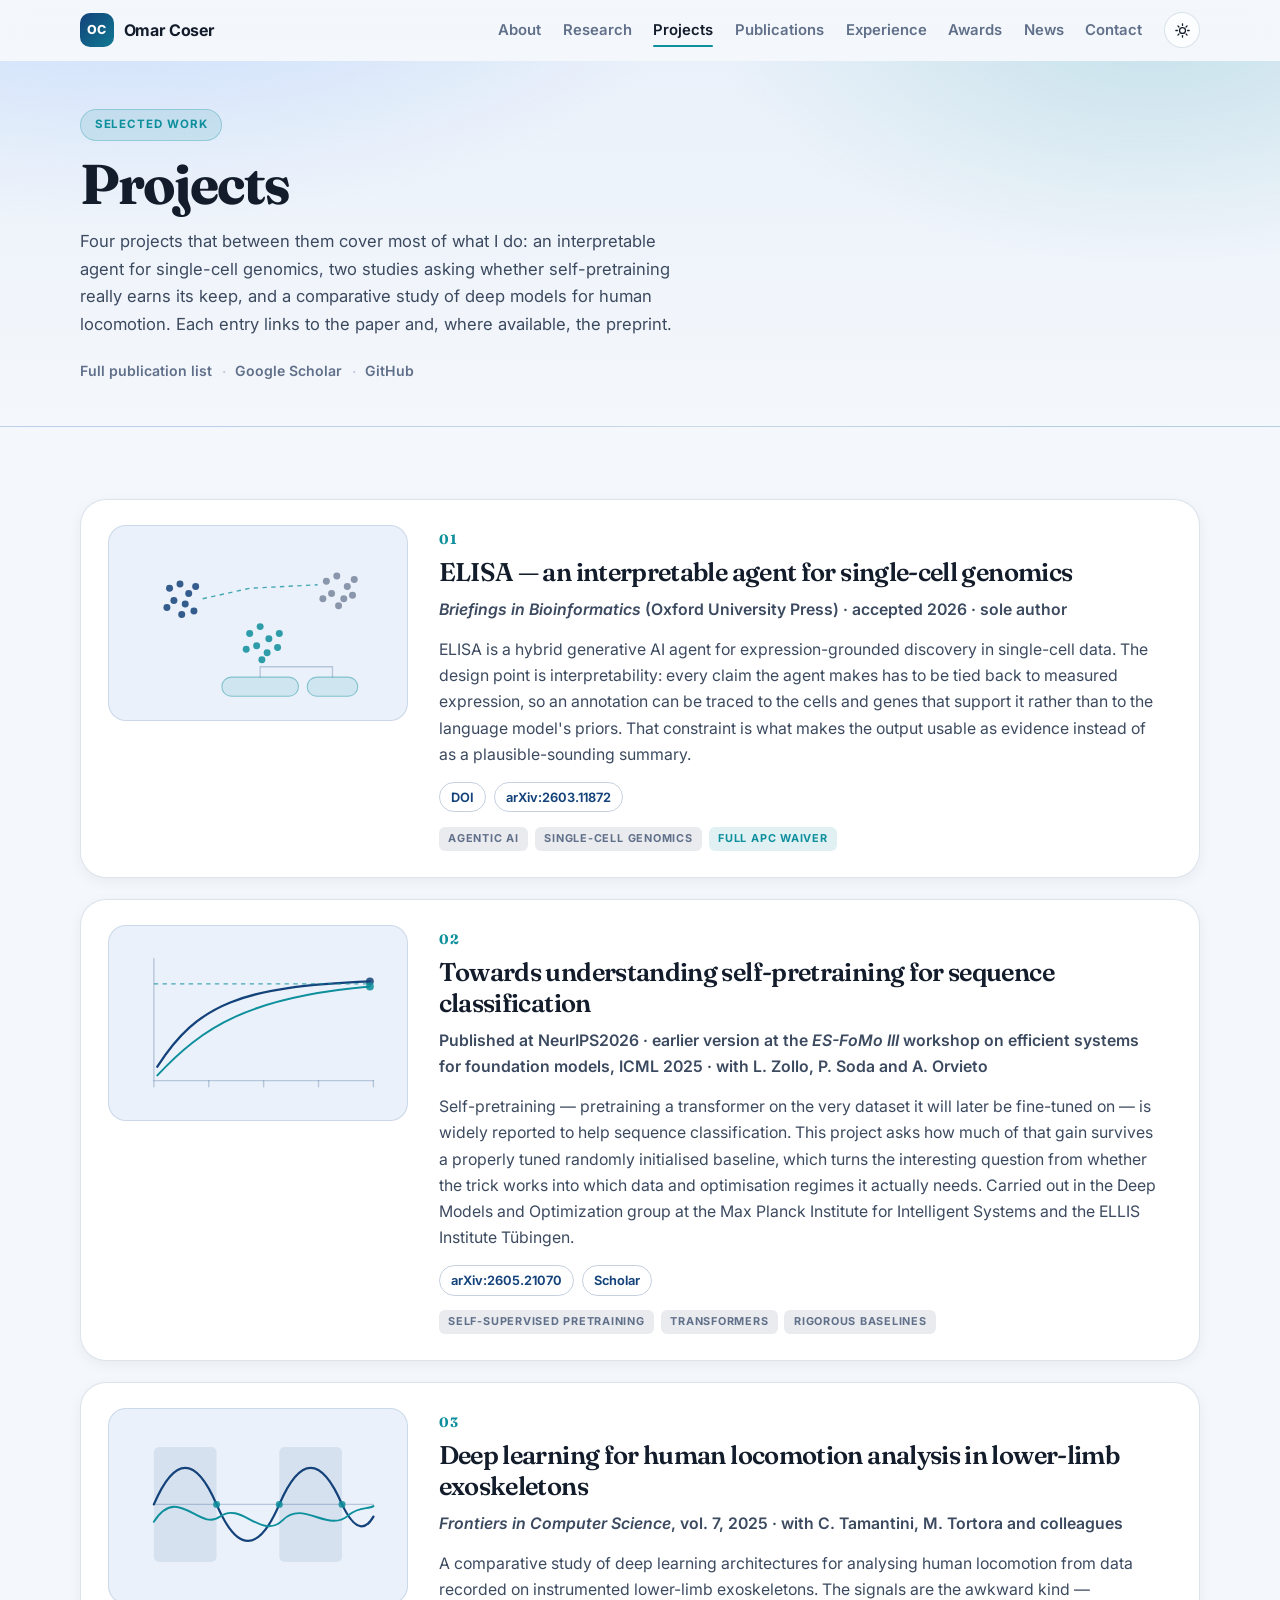
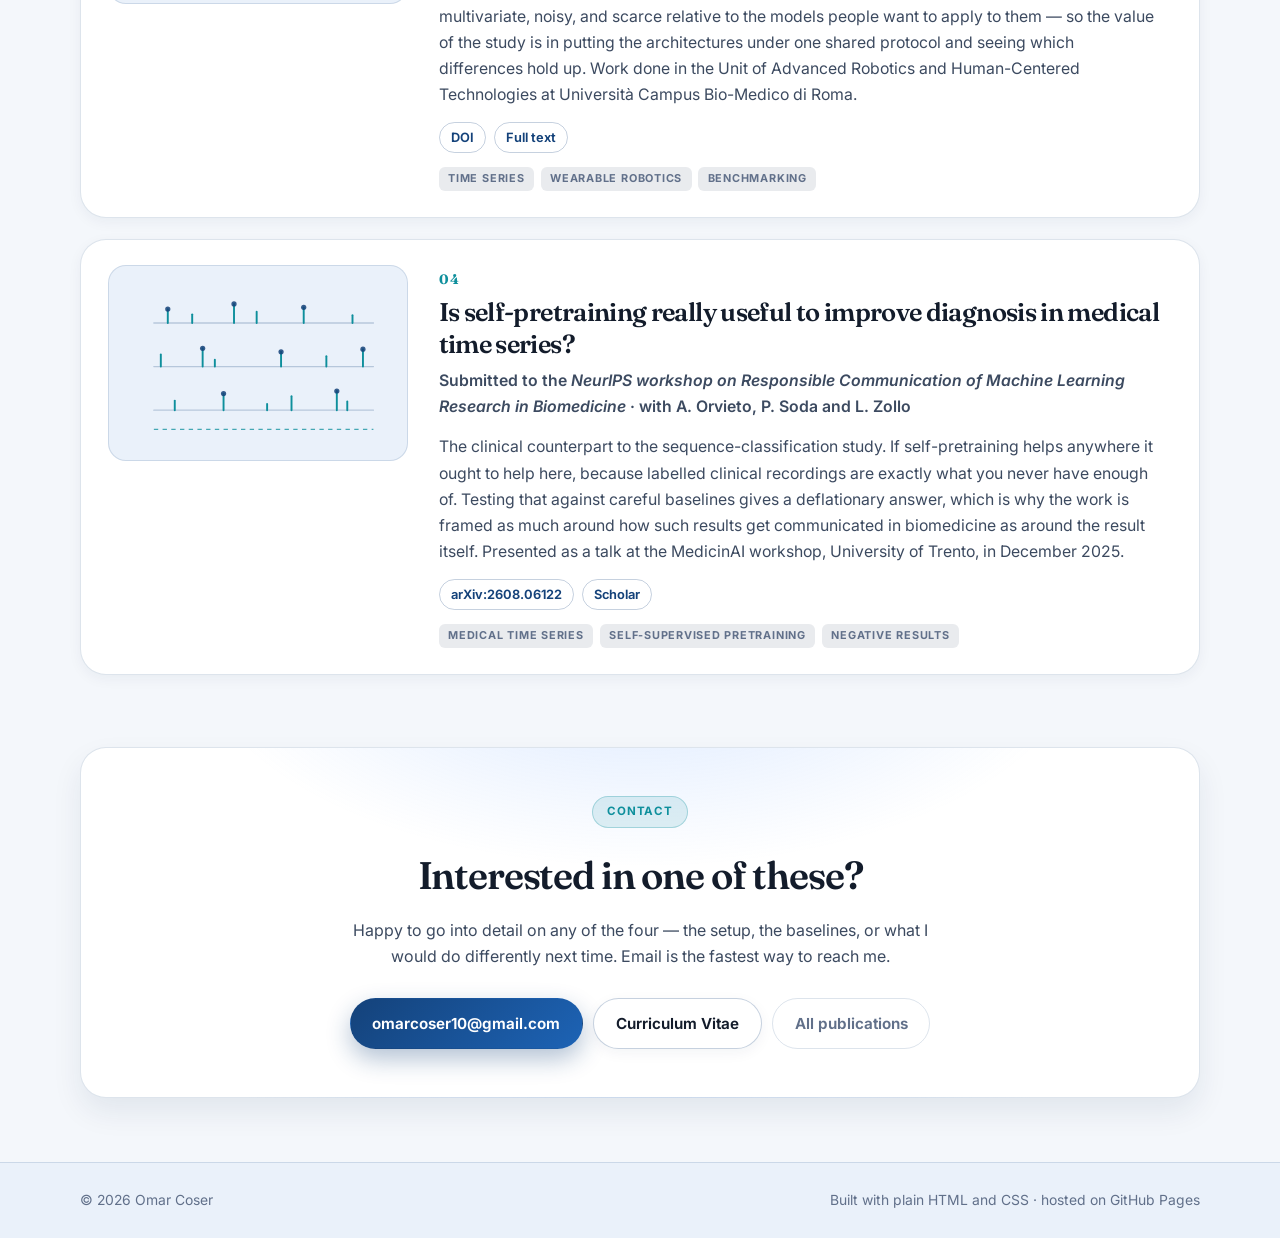
==== commit d4963ccc: "Update projects.html" ====
--- a/projects.html
+++ b/projects.html
@@ -153,7 +153,7 @@
           <div class="project-body">
             <span class="project-index" aria-hidden="true">02</span>
             <h2>Towards understanding self-pretraining for sequence classification</h2>
-            <p class="project-meta">Under review · earlier version at the <em>ES-FoMo&nbsp;III</em> workshop on efficient systems for foundation models, ICML 2025 · with L. Zollo, P. Soda and A. Orvieto</p>
+            <p class="project-meta">Published at NeurIPS2026 · earlier version at the <em>ES-FoMo&nbsp;III</em> workshop on efficient systems for foundation models, ICML 2025 · with L. Zollo, P. Soda and A. Orvieto</p>
             <p>
               Self-pretraining — pretraining a transformer on the very dataset it will later be fine-tuned on —
               is widely reported to help sequence classification. This project asks how much of that gain
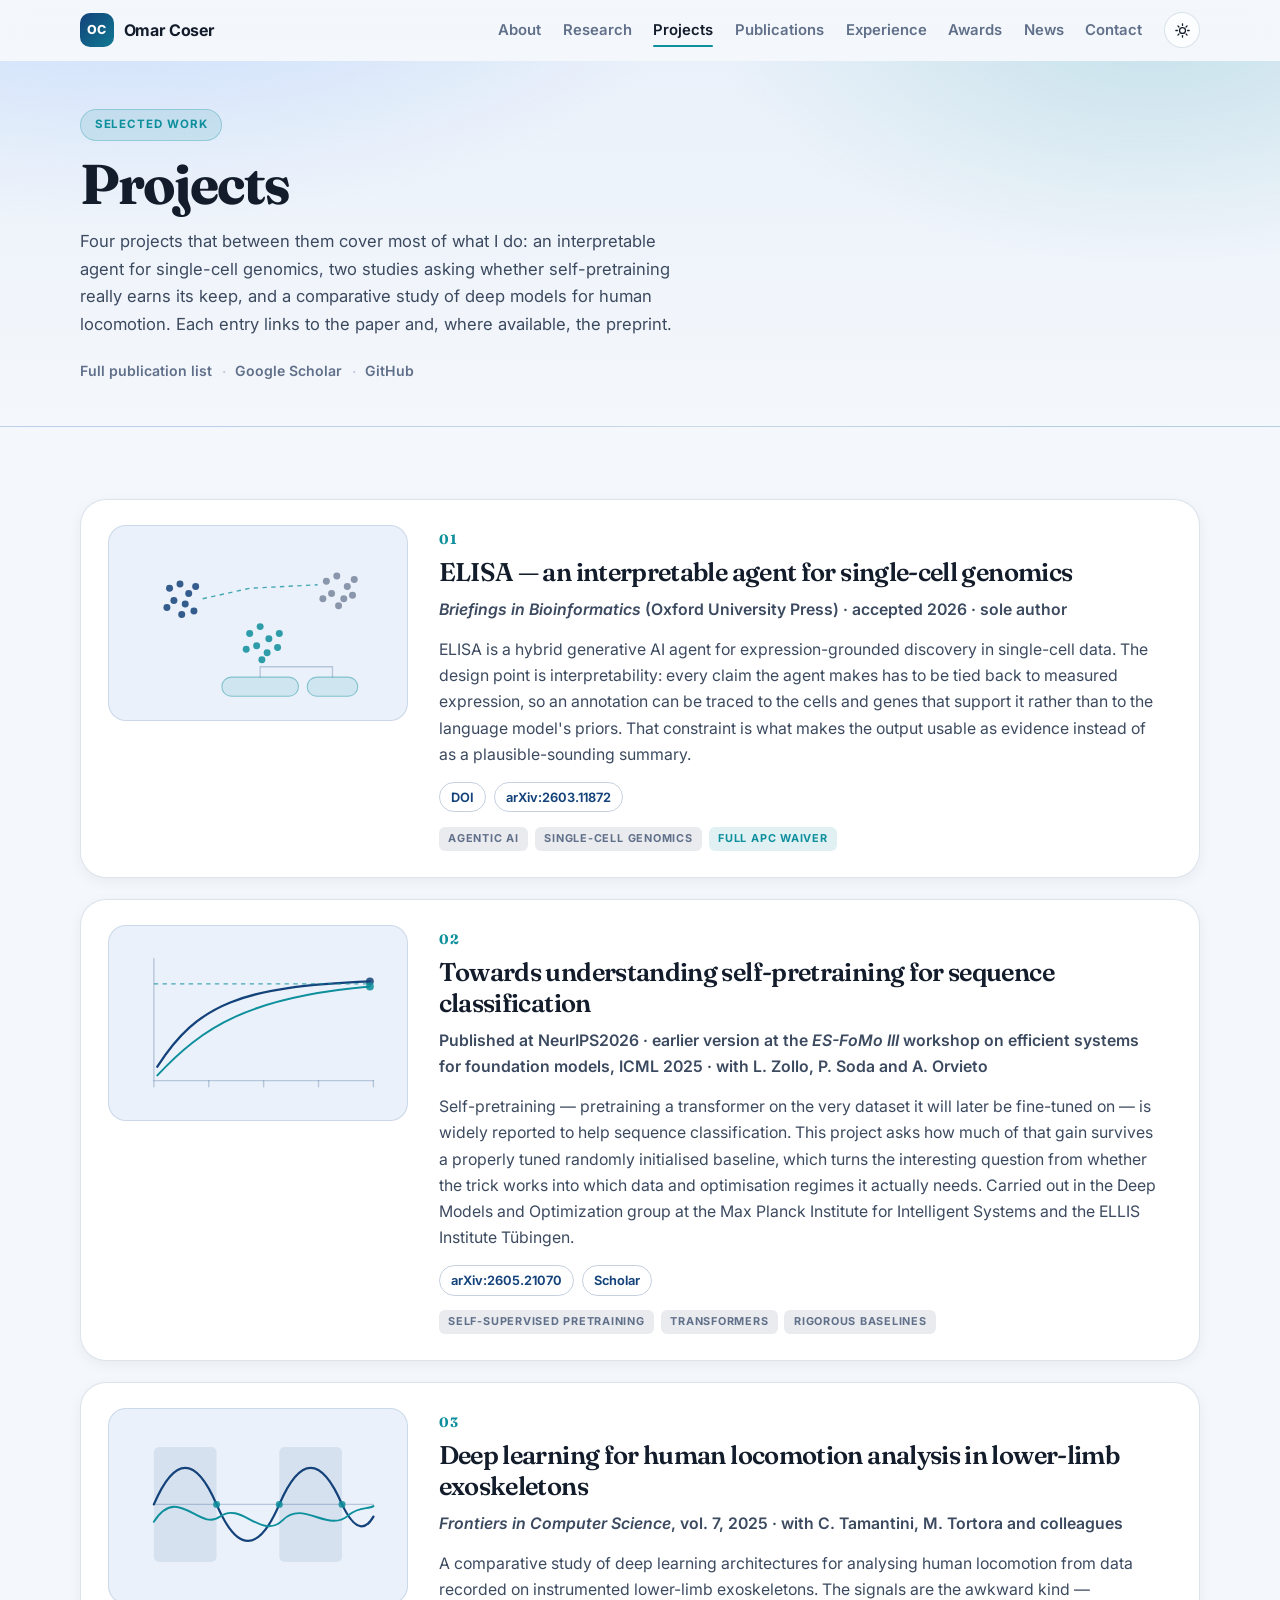
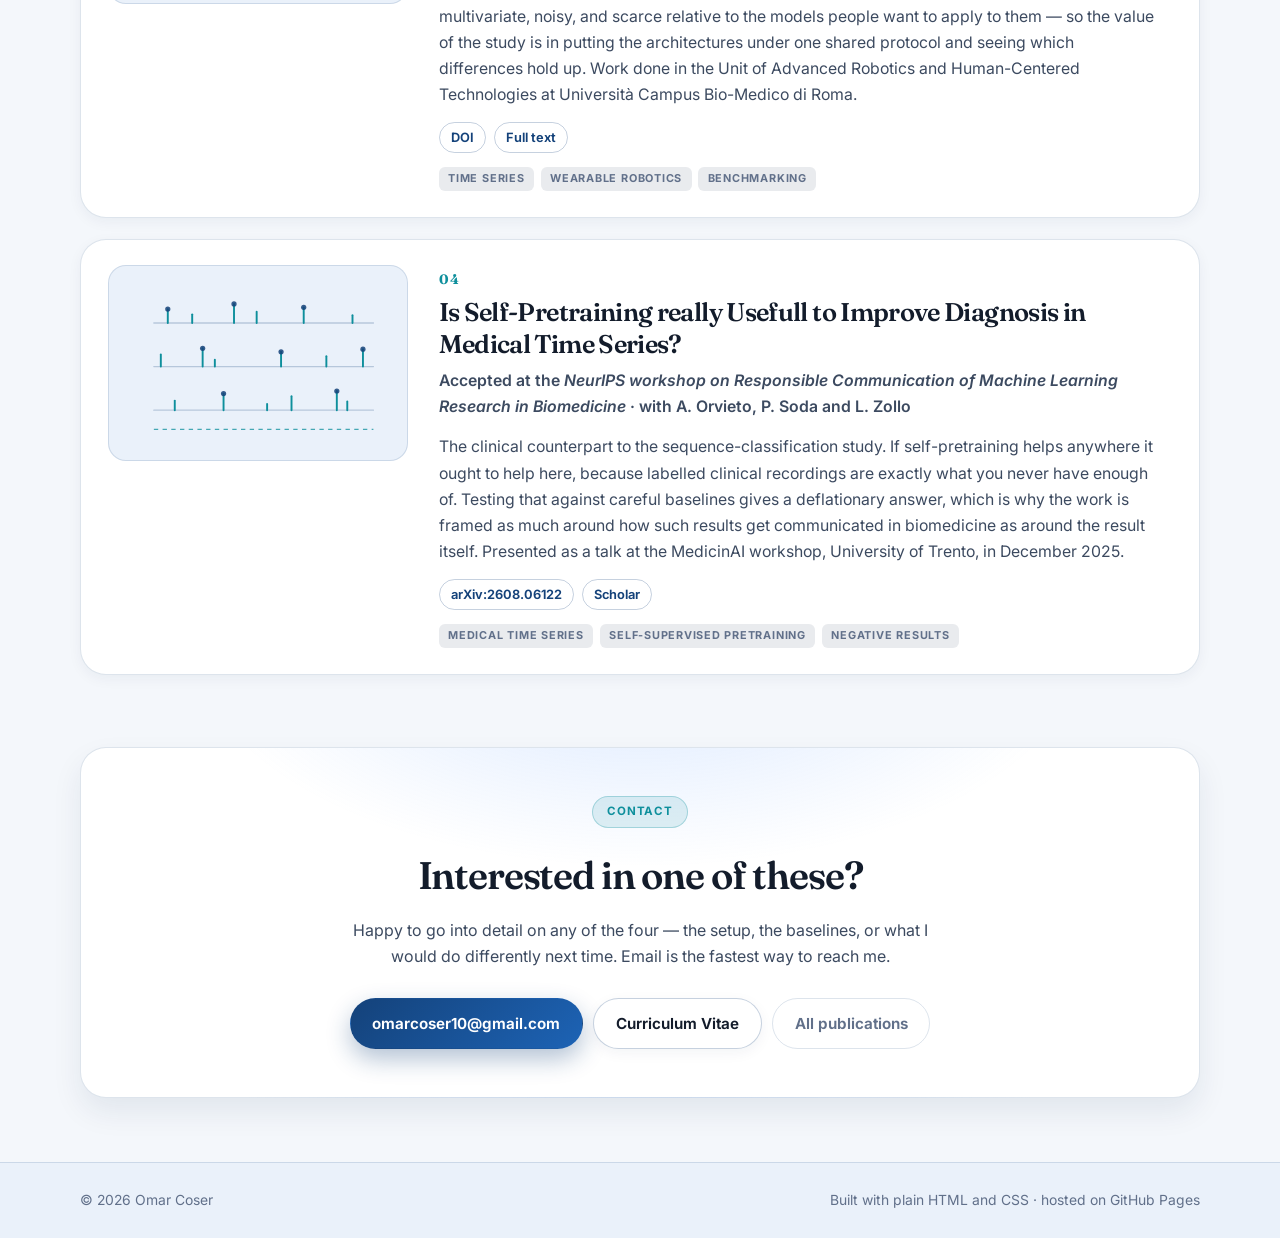
==== commit 1d6ea63e: "Update project title and submission status Corrected capitalization and updated project status." ====
--- a/projects.html
+++ b/projects.html
@@ -225,8 +225,8 @@
           </div>
           <div class="project-body">
             <span class="project-index" aria-hidden="true">04</span>
-            <h2>Is self-pretraining really useful to improve diagnosis in medical time series?</h2>
-            <p class="project-meta">Submitted to the <em>NeurIPS workshop on Responsible Communication of Machine Learning Research in Biomedicine</em> · with A. Orvieto, P. Soda and L. Zollo</p>
+            <h2>Is Self-Pretraining really Usefull to Improve Diagnosis in Medical Time Series?</h2>
+            <p class="project-meta">Accepted at the <em>NeurIPS workshop on Responsible Communication of Machine Learning Research in Biomedicine</em> · with A. Orvieto, P. Soda and L. Zollo</p>
             <p>
               The clinical counterpart to the sequence-classification study. If self-pretraining helps anywhere it
               ought to help here, because labelled clinical recordings are exactly what you never have enough of.
